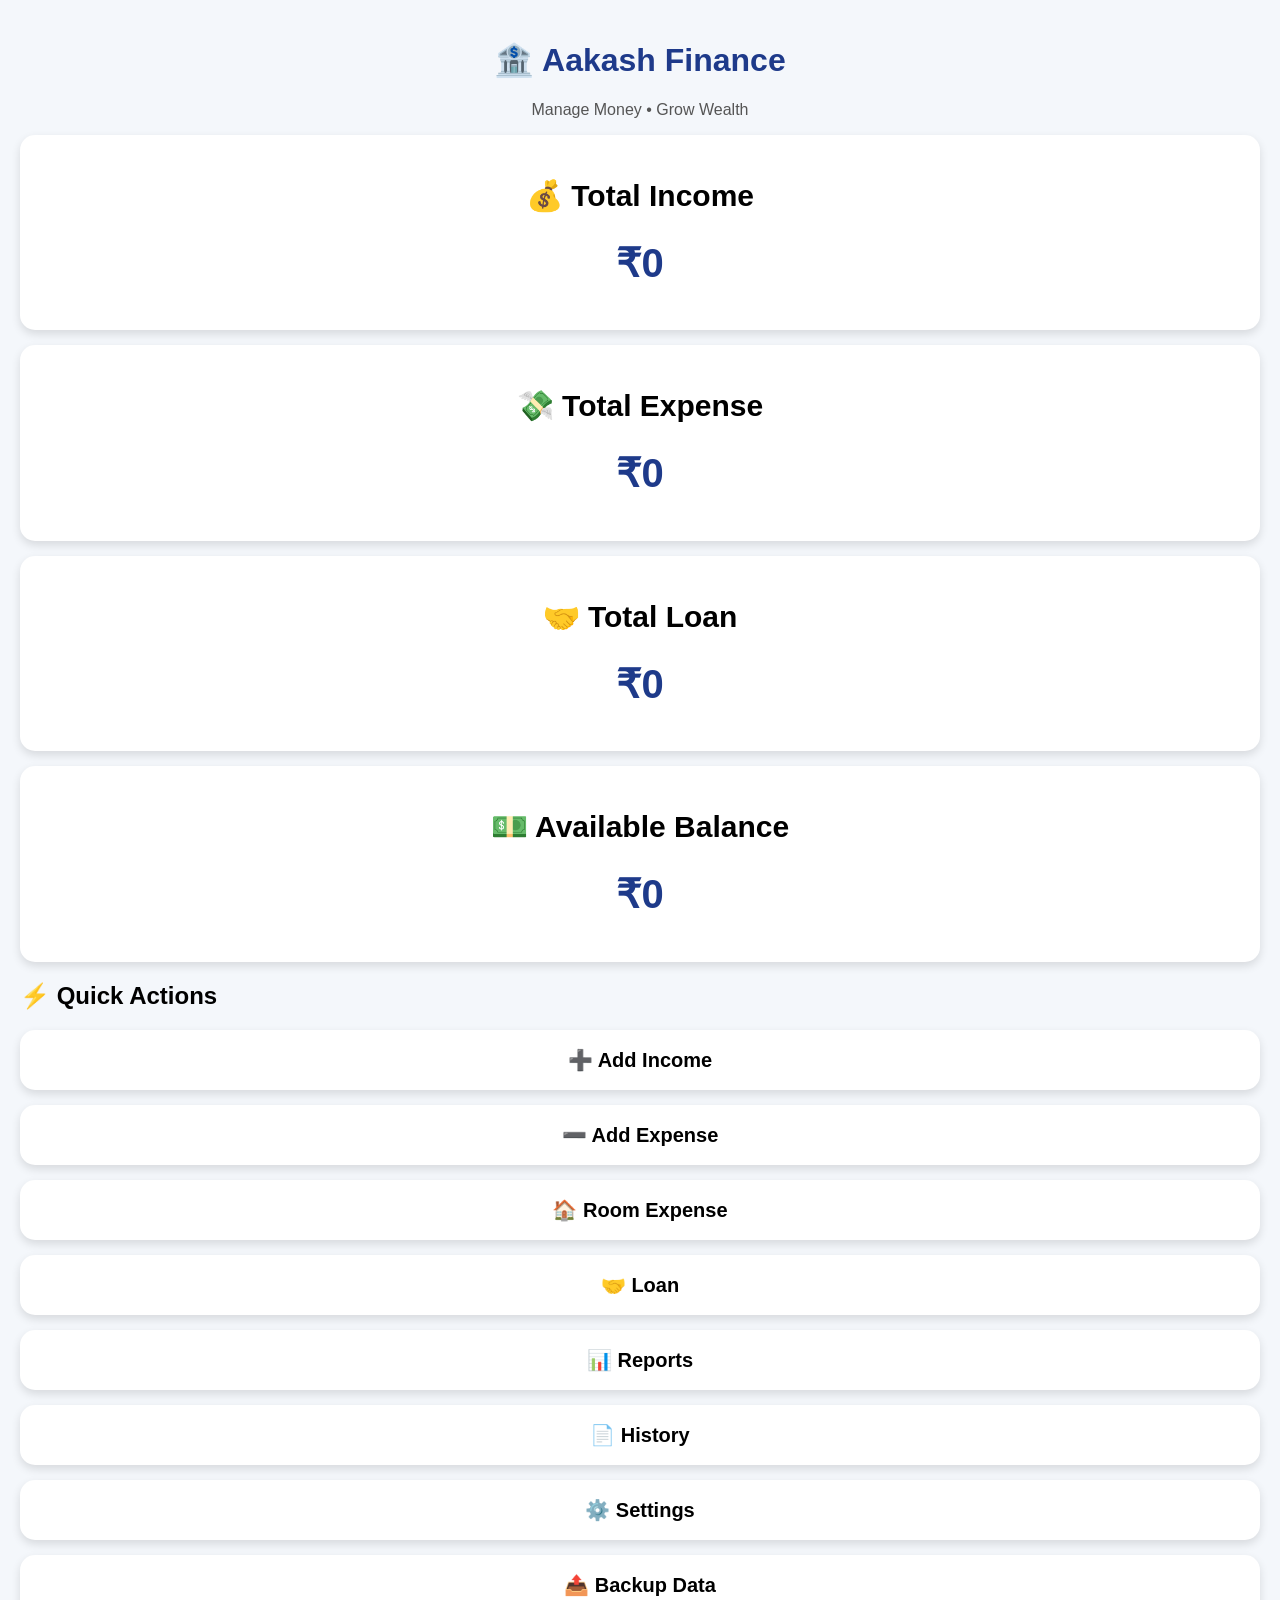
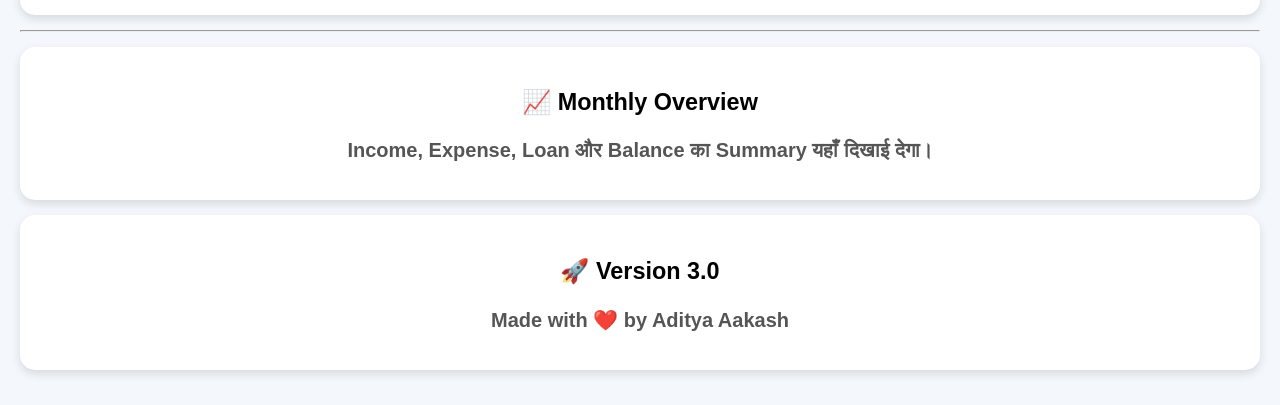
==== dashboard.html @ dabfc4aa "Update dashboard.html" ====
<!DOCTYPE html>
<html lang="en">
<head>
<meta charset="UTF-8">
<meta name="viewport" content="width=device-width, initial-scale=1.0">
<title>Aakash Finance</title>

<link rel="stylesheet" href="style.css">
</head>

<body>

<h1>🏦 Aakash Finance</h1>
<p>Manage Money • Grow Wealth</p>

<div class="card">
<h2>💰 Total Income</h2>
<h1>₹<span id="dashboardIncome">0</span></h1>
</div>

<div class="card">
<h2>💸 Total Expense</h2>
<h1>₹<span id="dashboardExpense">0</span></h1>
</div>

<div class="card">
<h2>🤝 Total Loan</h2>
<h1>₹<span id="dashboardLoan">0</span></h1>
</div>

<div class="card">
<h2>💵 Available Balance</h2>
<h1>₹<span id="dashboardBalance">0</span></h1>
</div>

<h2>⚡ Quick Actions</h2>

<div class="card" onclick="window.location.href='income.html'">
➕ Add Income
</div>

<div class="card" onclick="window.location.href='expense.html'">
➖ Add Expense
</div>

<div class="card" onclick="window.location.href='room-expense.html'">
🏠 Room Expense
</div>

<div class="card" onclick="window.location.href='loan.html'">
🤝 Loan
</div>

<div class="card" onclick="window.location.href='report.html'">
📊 Reports
</div>

<div class="card" onclick="window.location.href='history.html'">
📄 History
</div>

<div class="card" onclick="window.location.href='settings.html'">
⚙️ Settings
</div>

<div class="card" onclick="exportData()">
📤 Backup Data
</div>

<hr>

<div class="card">

<h3>📈 Monthly Overview</h3>

<p>
Income, Expense, Loan और Balance
का Summary यहाँ दिखाई देगा।
</p>

</div>

<div class="card">

<h3>🚀 Version 3.0</h3>

<p>
Made with ❤️ by Aditya Aakash
</p>

</div>

<script src="script.js"></script>

</body>
</html>
---- style.css ----
body{
    margin:0;
    padding:20px;
    font-family:Arial,sans-serif;
    background:#f4f7fb;
}

h1{
    text-align:center;
    color:#1e3a8a;
}

p{
    text-align:center;
    color:#555;
}

.card{
    background:#fff;
    margin:15px 0;
    padding:18px;
    border-radius:15px;
    box-shadow:0 4px 10px rgba(0,0,0,.12);
    cursor:pointer;
    transition:.3s;
    text-align:center;
    font-size:20px;
    font-weight:bold;
}

.card:hover{
    transform:scale(1.03);
}

input{
    width:100%;
    padding:12px;
    margin:8px 0;
    border-radius:10px;
    border:1px solid #ccc;
    box-sizing:border-box;
}

button{
    width:100%;
    padding:12px;
    background:#2563eb;
    color:#fff;
    border:none;
    border-radius:10px;
    font-size:18px;
    cursor:pointer;
}

button:hover{
    background:#1d4ed8;
}

ul{
    list-style:none;
    padding:0;
}

li{
    background:#fff;
    margin:8px 0;
    padding:10px;
    border-radius:8px;
    box-shadow:0 2px 5px rgba(0,0,0,.1);
}
/* =========================
   DARK MODE
========================= */

body.dark {
    background: #121212;
    color: white;
}

body.dark .card {
    background: #1f1f1f;
    color: white;
    border: 1px solid #333;
}

body.dark button {
    background: #333;
    color: white;
    border: none;
}

body.dark input,
body.dark select {
    background: #222;
    color: white;
    border: 1px solid #555;
}

body.dark h1,
body.dark h2,
body.dark h3,
body.dark p,
body.dark label {
    color: white;
}
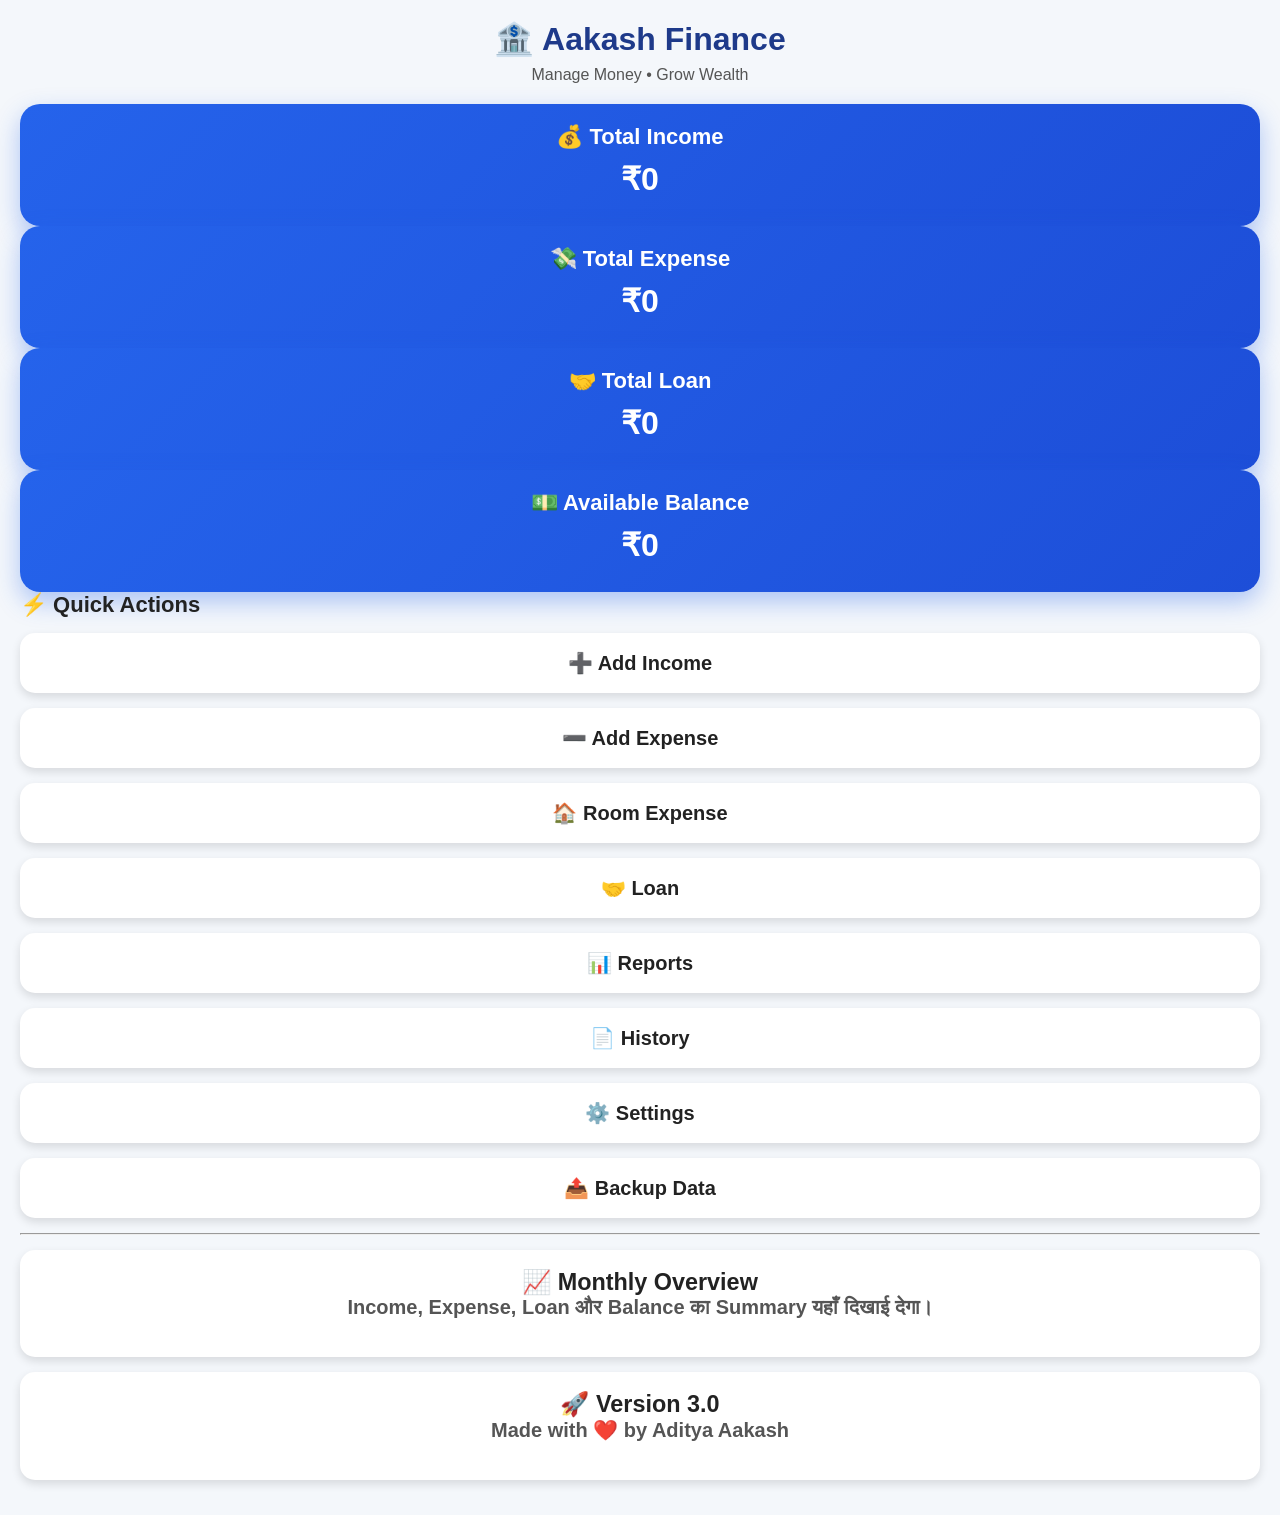
==== commit 56163457: "Update dashboard.html" ====
--- a/dashboard.html
+++ b/dashboard.html
@@ -13,22 +13,22 @@
 <h1>🏦 Aakash Finance</h1>
 <p>Manage Money • Grow Wealth</p>
 
-<div class="card">
+<div class="big-card">
 <h2>💰 Total Income</h2>
 <h1>₹<span id="dashboardIncome">0</span></h1>
 </div>
 
-<div class="card">
+<div class="big-card">
 <h2>💸 Total Expense</h2>
 <h1>₹<span id="dashboardExpense">0</span></h1>
 </div>
 
-<div class="card">
+<div class="big-card">
 <h2>🤝 Total Loan</h2>
 <h1>₹<span id="dashboardLoan">0</span></h1>
 </div>
 
-<div class="card">
+<div class="big-card">
 <h2>💵 Available Balance</h2>
 <h1>₹<span id="dashboardBalance">0</span></h1>
 </div>
--- a/style.css
+++ b/style.css
@@ -1,3 +1,61 @@
+*{
+margin:0;
+padding:0;
+box-sizing:border-box;
+font-family:Arial,sans-serif;
+}
+
+body{
+background:#f3f8ff;
+padding:15px;
+color:#222;
+}
+
+h1{
+text-align:center;
+font-size:32px;
+color:#1e40af;
+margin-bottom:8px;
+}
+
+p{
+text-align:center;
+color:#666;
+margin-bottom:20px;
+}
+
+.card{
+background:white;
+border-radius:20px;
+padding:20px;
+margin-bottom:15px;
+box-shadow:0 8px 20px rgba(0,0,0,.08);
+transition:.3s;
+}
+
+.card:hover{
+transform:translateY(-3px);
+}
+
+button{
+width:100%;
+padding:15px;
+border:none;
+border-radius:15px;
+background:#2563eb;
+color:white;
+font-size:18px;
+font-weight:bold;
+}
+
+button:hover{
+background:#1d4ed8;
+}
+
+h2{
+font-size:22px;
+}
+
 body{
     margin:0;
     padding:20px;
@@ -103,3 +161,58 @@
 body.dark label {
     color: white;
 }
+.dashboard-grid{
+display:grid;
+grid-template-columns:1fr 1fr;
+gap:12px;
+margin-top:15px;
+}
+
+.action-grid{
+display:grid;
+grid-template-columns:1fr 1fr;
+gap:12px;
+margin-top:15px;
+}
+
+.big-card{
+background:linear-gradient(135deg,#2563eb,#1d4ed8);
+color:white;
+border-radius:20px;
+padding:20px;
+text-align:center;
+box-shadow:0 10px 25px rgba(37,99,235,.35);
+}
+
+.big-card h1{
+color:white;
+font-size:32px;
+margin-top:10px;
+}
+
+.action-card{
+background:white;
+padding:18px;
+border-radius:18px;
+text-align:center;
+font-size:18px;
+font-weight:bold;
+cursor:pointer;
+box-shadow:0 5px 15px rgba(0,0,0,.08);
+transition:.3s;
+}
+
+.action-card:hover{
+transform:scale(1.04);
+}
+
+@media(max-width:700px){
+
+.dashboard-grid,
+.action-grid{
+
+grid-template-columns:1fr;
+
+}
+
+}
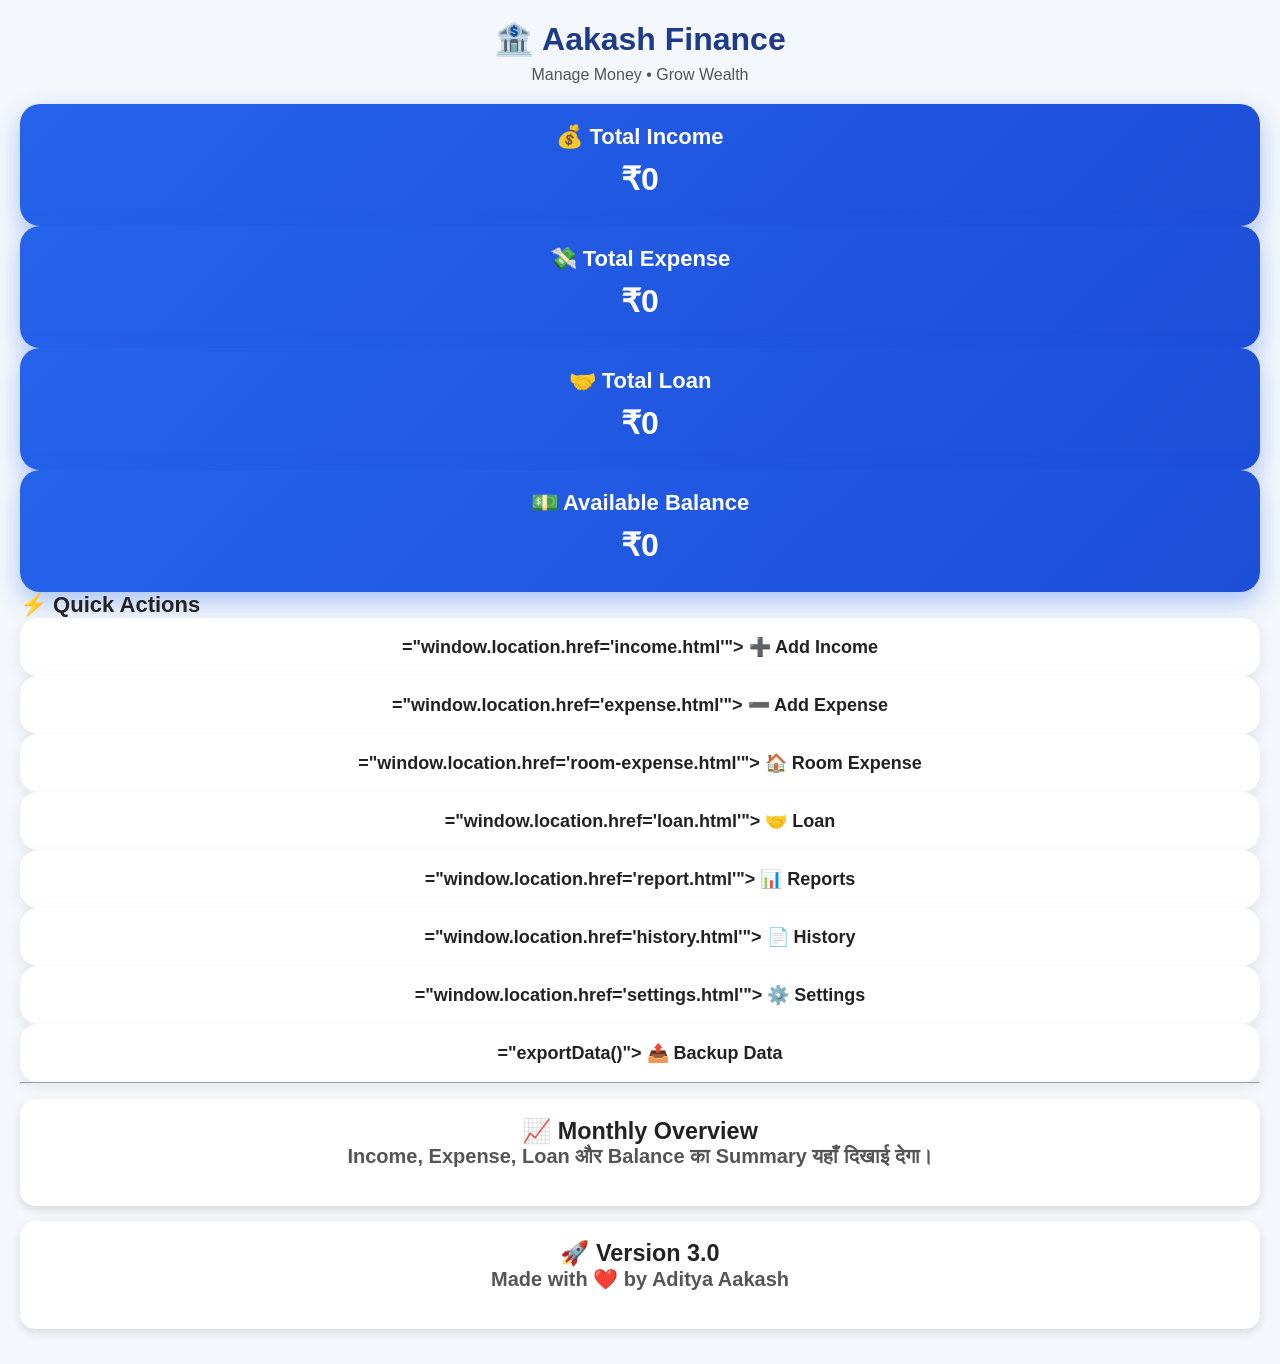
==== commit d2bcf248: "Update dashboard.html" ====
--- a/dashboard.html
+++ b/dashboard.html
@@ -35,35 +35,35 @@
 
 <h2>⚡ Quick Actions</h2>
 
-<div class="card" onclick="window.location.href='income.html'">
+<div class="action-card" onclick="...">="window.location.href='income.html'">
 ➕ Add Income
 </div>
 
-<div class="card" onclick="window.location.href='expense.html'">
+<div class="action-card" onclick="...">="window.location.href='expense.html'">
 ➖ Add Expense
 </div>
 
-<div class="card" onclick="window.location.href='room-expense.html'">
+<div class="action-card" onclick="...">="window.location.href='room-expense.html'">
 🏠 Room Expense
 </div>
 
-<div class="card" onclick="window.location.href='loan.html'">
+<div class="action-card" onclick="...">="window.location.href='loan.html'">
 🤝 Loan
 </div>
 
-<div class="card" onclick="window.location.href='report.html'">
+<div class="action-card" onclick="...">="window.location.href='report.html'">
 📊 Reports
 </div>
 
-<div class="card" onclick="window.location.href='history.html'">
+<div class="action-card" onclick="...">="window.location.href='history.html'">
 📄 History
 </div>
 
-<div class="card" onclick="window.location.href='settings.html'">
+<div class="action-card" onclick="...">="window.location.href='settings.html'">
 ⚙️ Settings
 </div>
 
-<div class="card" onclick="exportData()">
+<div class="action-card" onclick="...">="exportData()">
 📤 Backup Data
 </div>
 
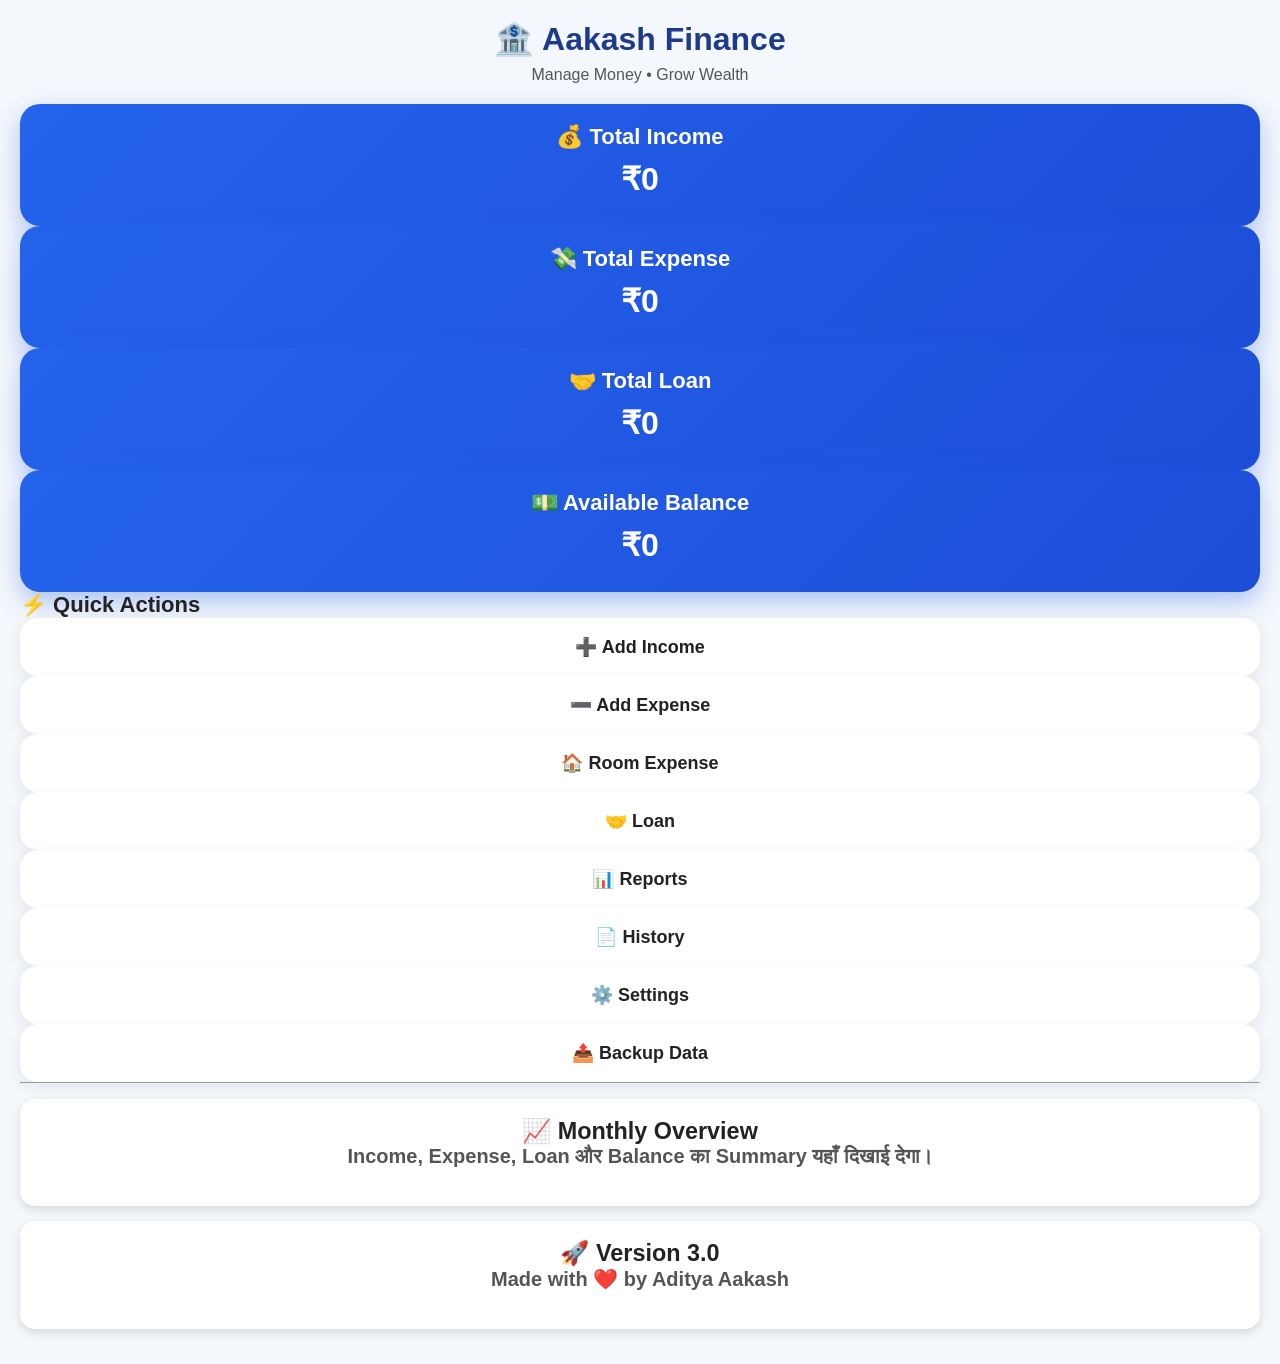
==== commit e8d37c6f: "Update dashboard.html" ====
--- a/dashboard.html
+++ b/dashboard.html
@@ -35,35 +35,35 @@
 
 <h2>⚡ Quick Actions</h2>
 
-<div class="action-card" onclick="...">="window.location.href='income.html'">
+<div class="action-card" onclick="window.location.href='income.html'">
 ➕ Add Income
 </div>
 
-<div class="action-card" onclick="...">="window.location.href='expense.html'">
+<div class="action-card" onclick="window.location.href='expense.html'">
 ➖ Add Expense
 </div>
 
-<div class="action-card" onclick="...">="window.location.href='room-expense.html'">
+<div class="action-card" onclick="window.location.href='room-expense.html'">
 🏠 Room Expense
 </div>
 
-<div class="action-card" onclick="...">="window.location.href='loan.html'">
+<div class="action-card" onclick="window.location.href='loan.html'">
 🤝 Loan
 </div>
 
-<div class="action-card" onclick="...">="window.location.href='report.html'">
+<div class="action-card" onclick="window.location.href='report.html'">
 📊 Reports
 </div>
 
-<div class="action-card" onclick="...">="window.location.href='history.html'">
+<div class="action-card" onclick="window.location.href='history.html'">
 📄 History
 </div>
 
-<div class="action-card" onclick="...">="window.location.href='settings.html'">
+<div class="action-card" onclick="window.location.href='settings.html'">
 ⚙️ Settings
 </div>
 
-<div class="action-card" onclick="...">="exportData()">
+<div class="action-card" onclick="exportData()">
 📤 Backup Data
 </div>
 
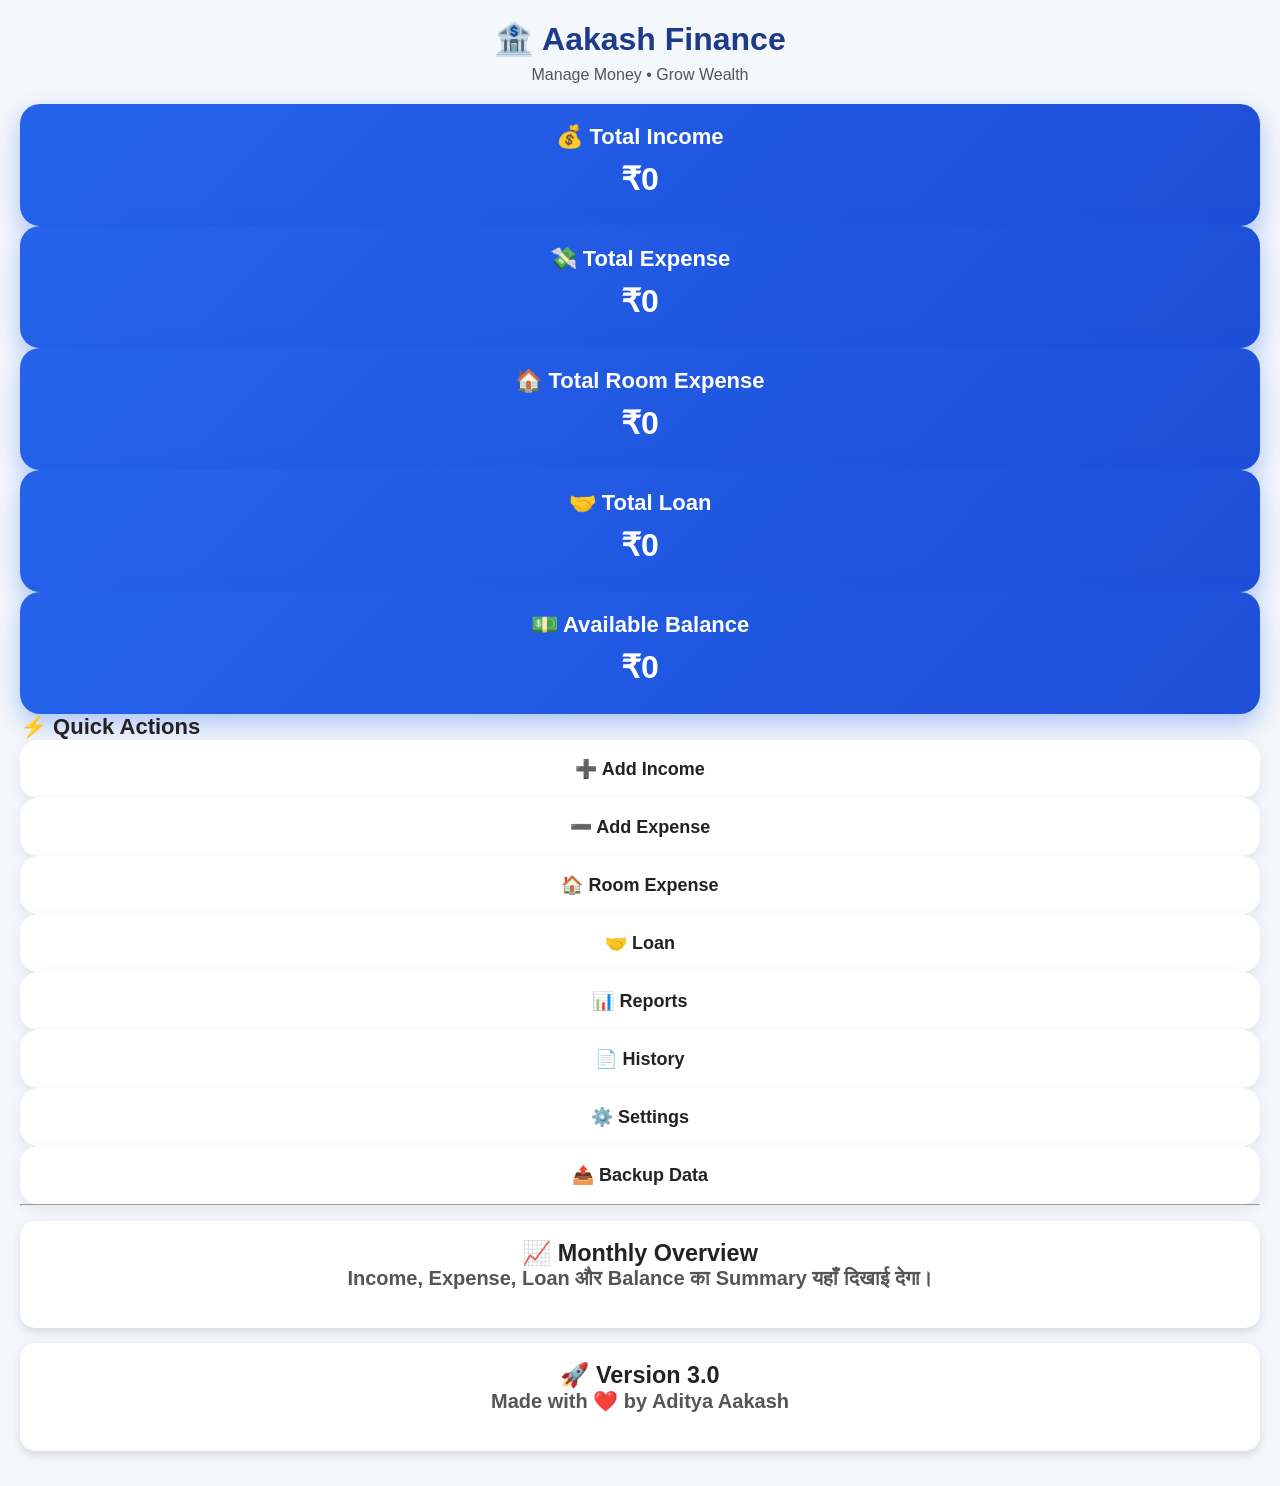
==== commit a97eea2a: "Update dashboard.html" ====
--- a/dashboard.html
+++ b/dashboard.html
@@ -22,6 +22,11 @@
 <h2>💸 Total Expense</h2>
 <h1>₹<span id="dashboardExpense">0</span></h1>
 </div>
+
+  <div class="big-card">
+<h2>🏠 Total Room Expense</h2>
+<h1>₹<span id="dashboardRoomExpense">0</span></h1>
+  </div>
 
 <div class="big-card">
 <h2>🤝 Total Loan</h2>
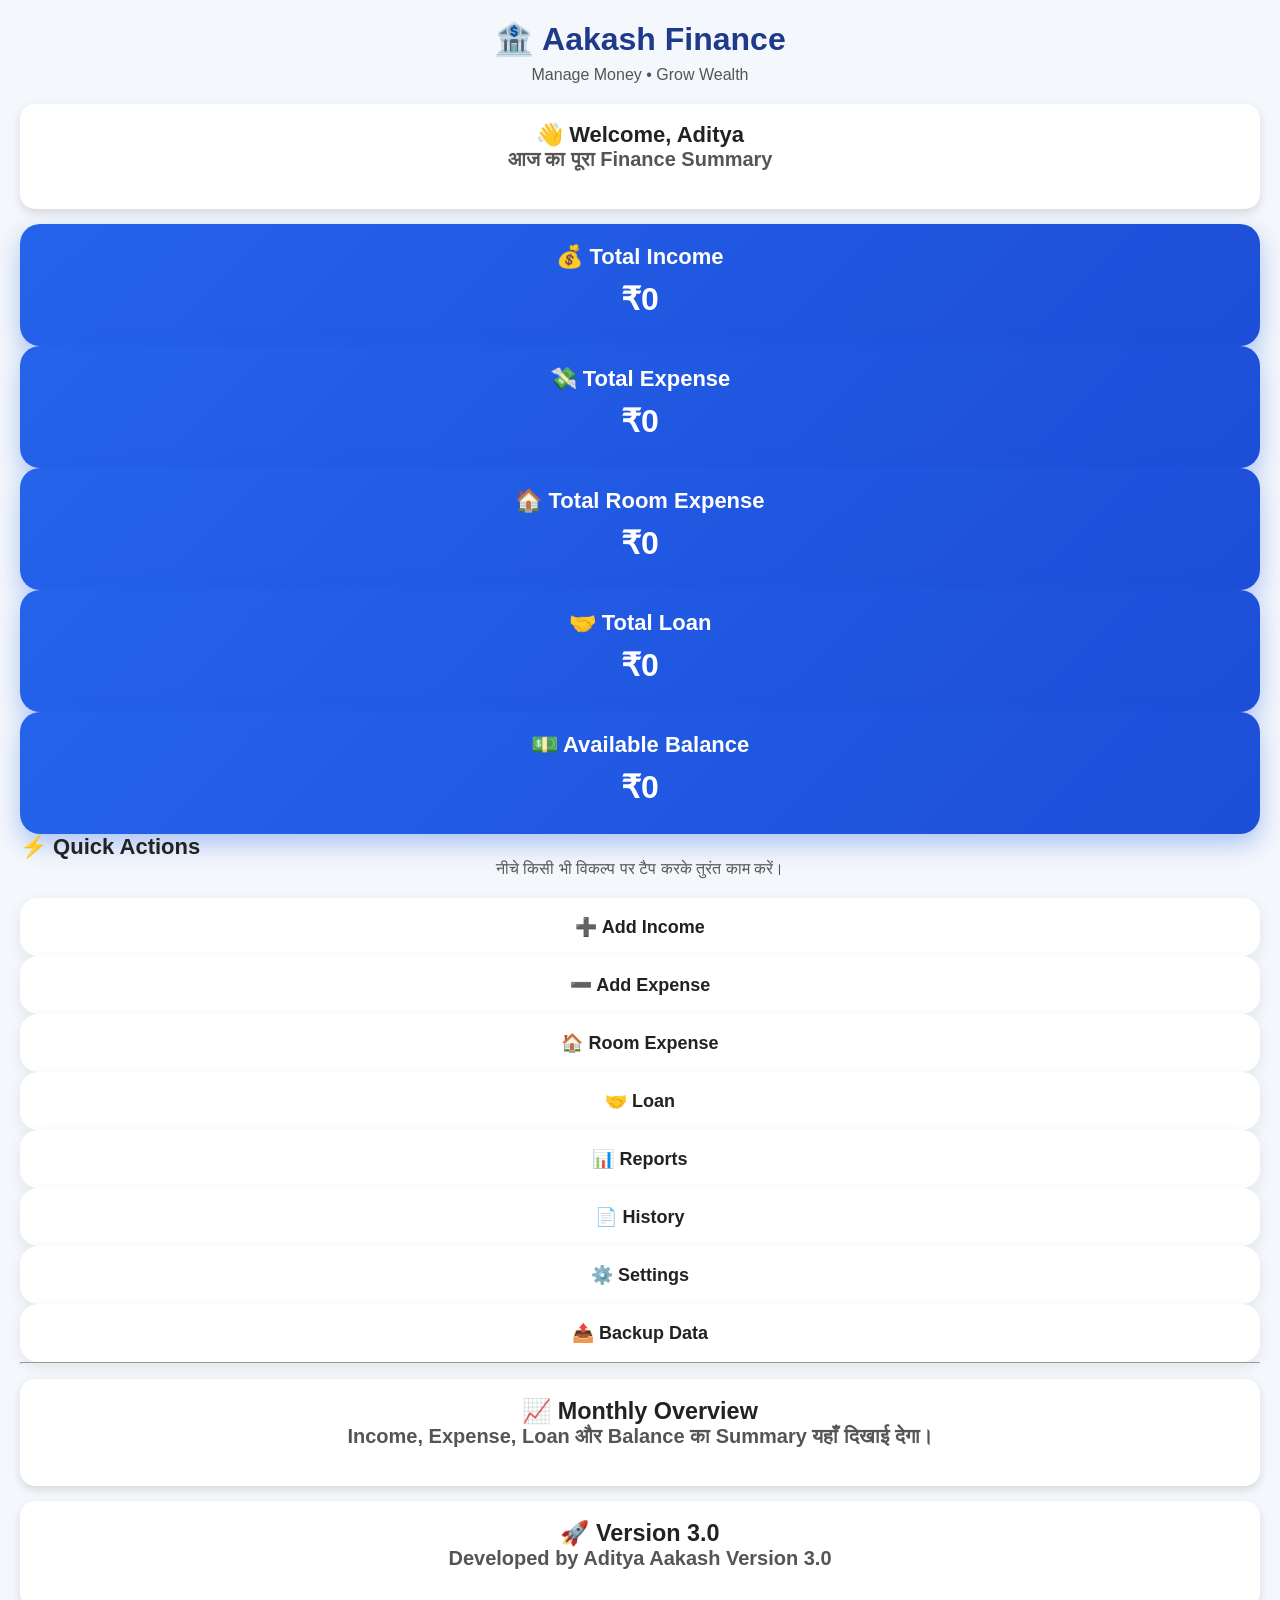
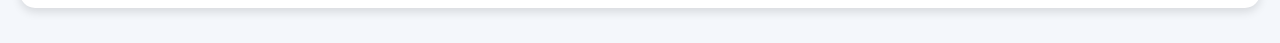
==== commit cb8eadd8: "Update dashboard.html" ====
--- a/dashboard.html
+++ b/dashboard.html
@@ -12,6 +12,10 @@
 
 <h1>🏦 Aakash Finance</h1>
 <p>Manage Money • Grow Wealth</p>
+  <div class="card">
+<h2>👋 Welcome, Aditya</h2>
+<p>आज का पूरा Finance Summary</p>
+  </div>
 
 <div class="big-card">
 <h2>💰 Total Income</h2>
@@ -39,6 +43,7 @@
 </div>
 
 <h2>⚡ Quick Actions</h2>
+<p>नीचे किसी भी विकल्प पर टैप करके तुरंत काम करें।</p>
 
 <div class="action-card" onclick="window.location.href='income.html'">
 ➕ Add Income
@@ -90,7 +95,8 @@
 <h3>🚀 Version 3.0</h3>
 
 <p>
-Made with ❤️ by Aditya Aakash
+Developed by Aditya Aakash
+Version 3.0
 </p>
 
 </div>
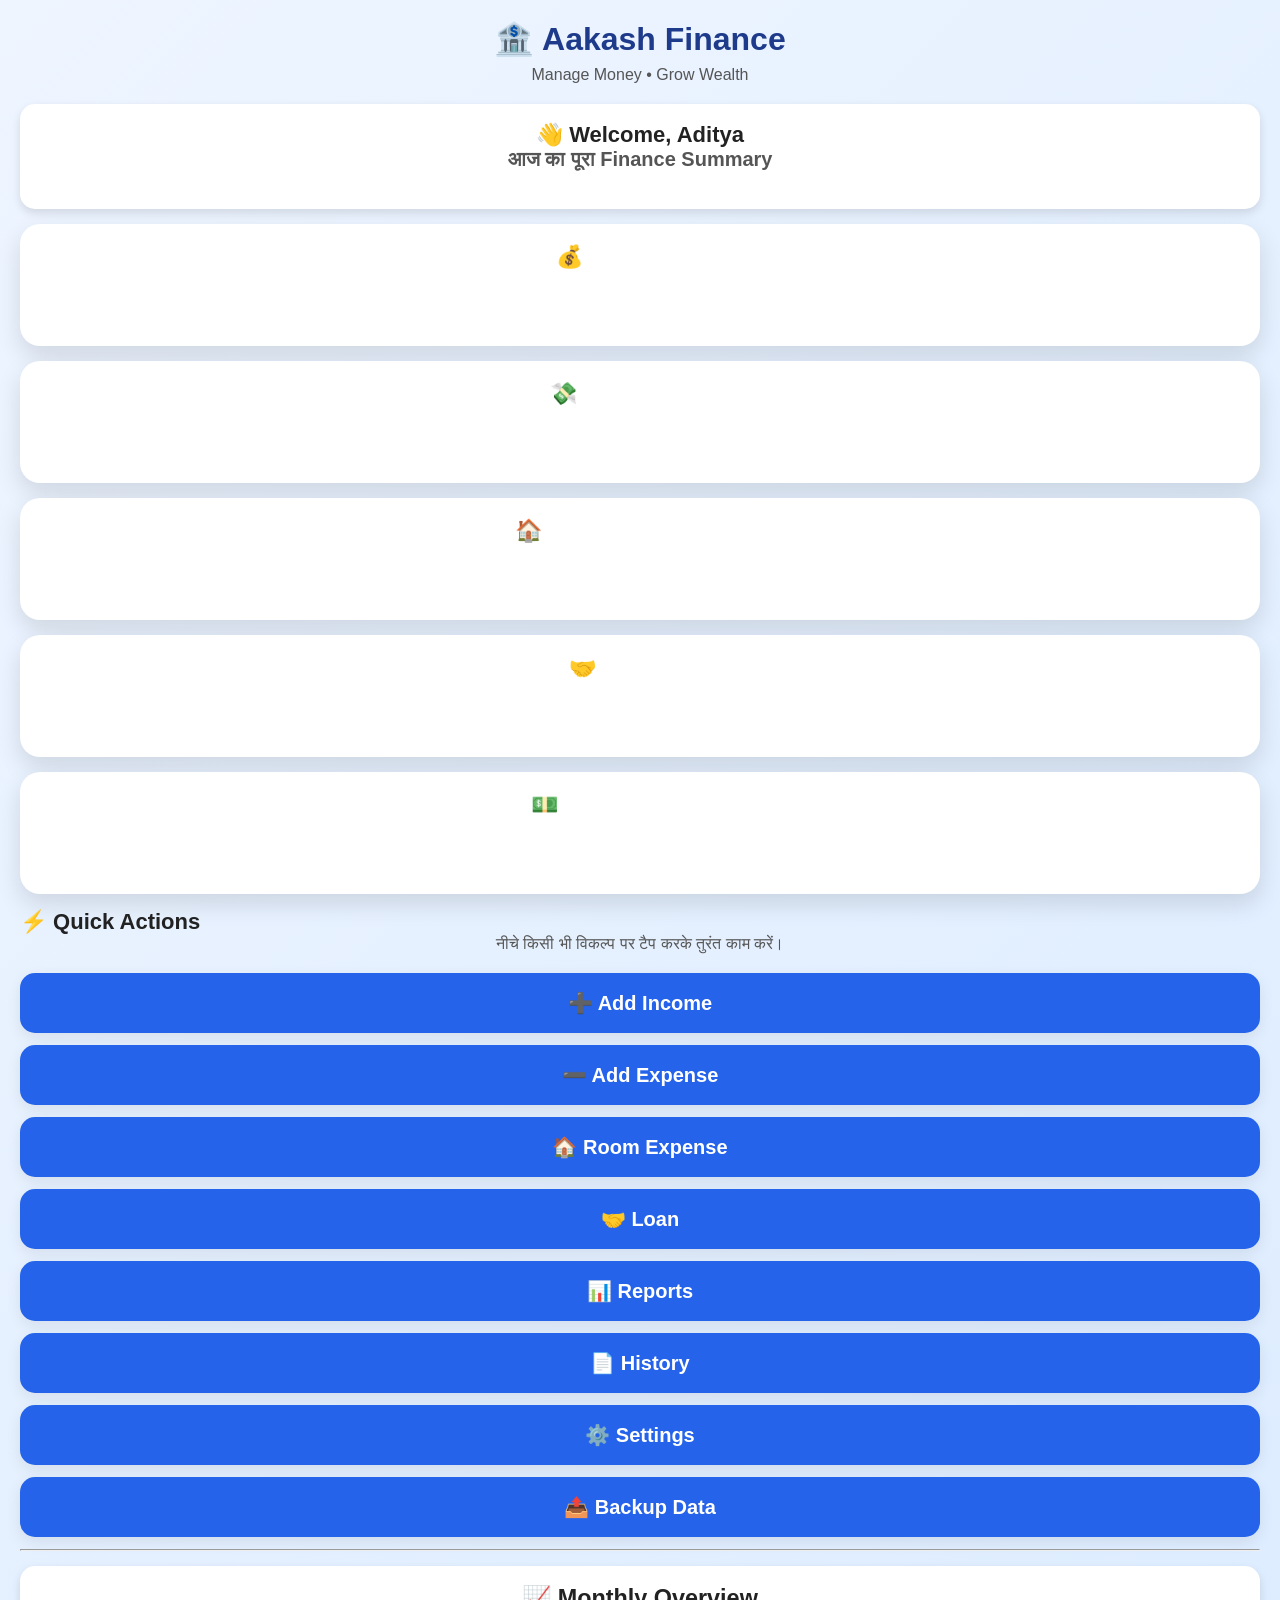
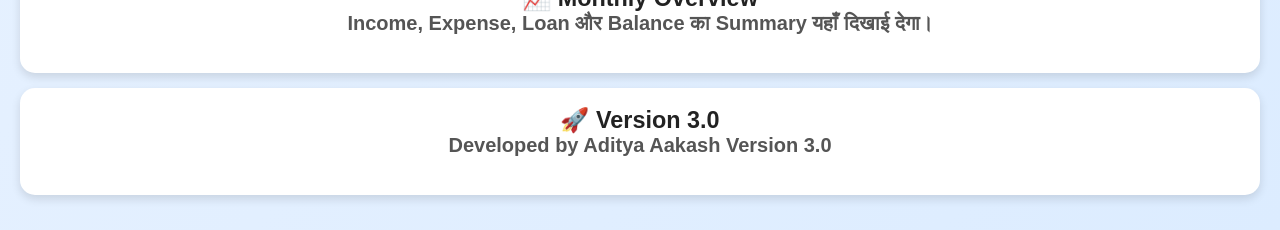
==== commit a1176b5b: "Update dashboard.html" ====
--- a/dashboard.html
+++ b/dashboard.html
@@ -100,7 +100,11 @@
 </p>
 
 </div>
-
+  
+<script>
+alert("Dashboard Loaded");
+</script>
+  
 <script src="script.js"></script>
 
 </body>
--- a/style.css
+++ b/style.css
@@ -60,7 +60,7 @@
     margin:0;
     padding:20px;
     font-family:Arial,sans-serif;
-    background:#f4f7fb;
+    background:linear-gradient(135deg,#eef5ff,#dcecff);
 }
 
 h1{
@@ -216,3 +216,28 @@
 }
 
 }
+.big-card{
+    background:white;
+    border-radius:20px;
+    padding:20px;
+    margin:15px 0;
+    box-shadow:0 10px 25px rgba(0,0,0,.12);
+    text-align:center;
+}
+
+.action-card{
+    background:#2563eb;
+    color:white;
+    padding:18px;
+    margin:12px 0;
+    border-radius:15px;
+    text-align:center;
+    font-size:20px;
+    font-weight:bold;
+    cursor:pointer;
+    transition:.3s;
+}
+
+.action-card:hover{
+    transform:scale(1.03);
+}
